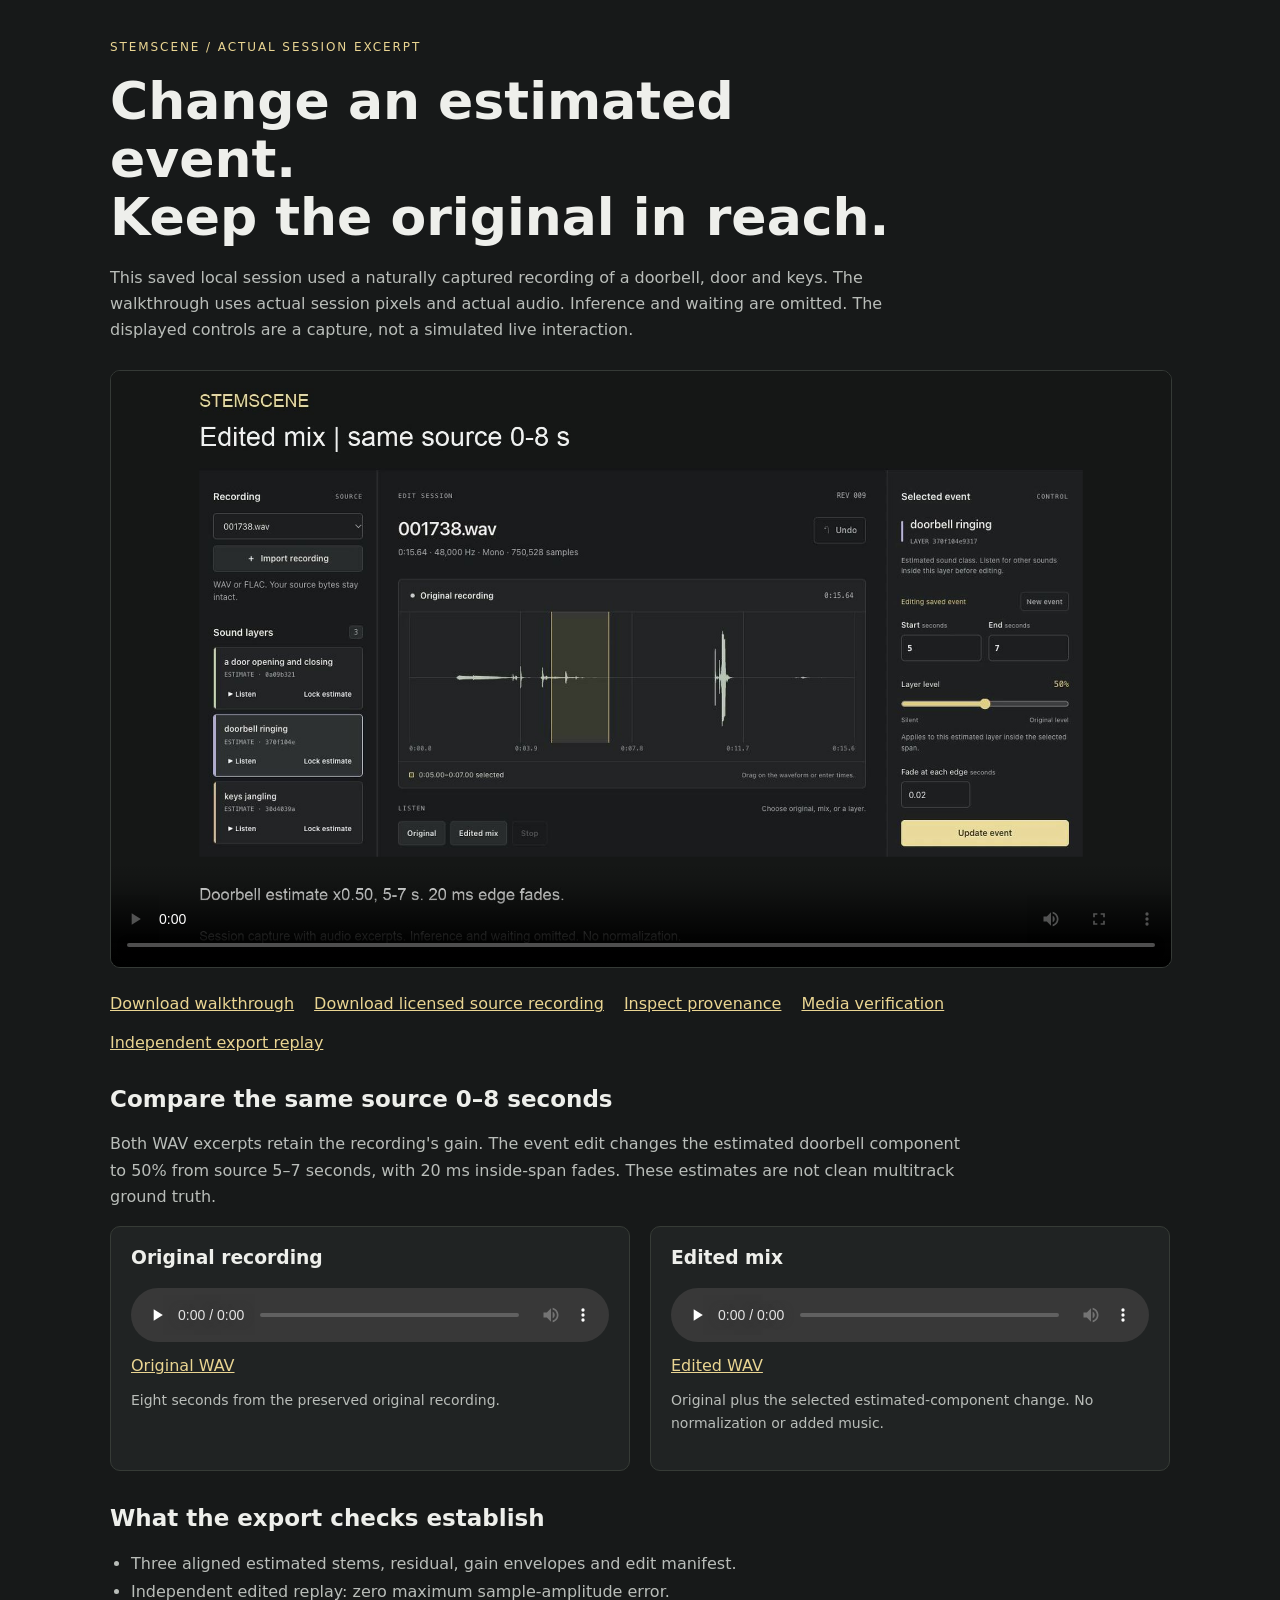
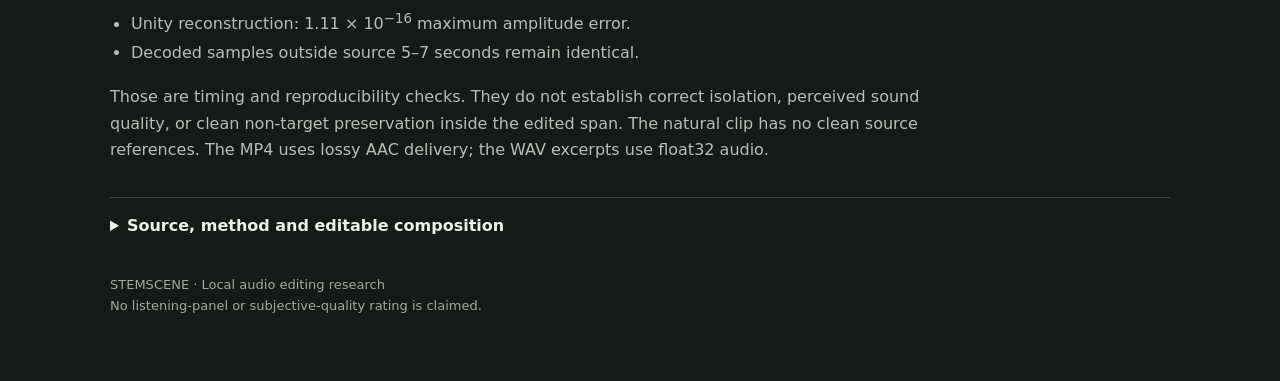
==== docs/demo/index.html @ 6d642060 "Build experimental local sound-layer editor" ====
<!doctype html>
<html lang="en"><head><meta charset="utf-8"><meta name="viewport" content="width=device-width,initial-scale=1"><title>STEMSCENE | Captured session walkthrough</title><style>
:root{color-scheme:dark;font-family:system-ui,-apple-system,BlinkMacSystemFont,"Segoe UI",sans-serif;background:#171919;color:#eeeFEB}body{margin:0}main{max-width:1060px;margin:auto;padding:40px 24px 64px}a{color:#ead592}a:focus-visible,button:focus-visible,summary:focus-visible{outline:3px solid #ead592;outline-offset:4px}.eyebrow{font-size:12px;letter-spacing:.16em;color:#ead592}h1{font-weight:600;line-height:1.12;font-size:clamp(30px,5vw,52px);max-width:800px;margin:18px 0}h2{font-size:23px}p{line-height:1.65;color:#b9bdb9;max-width:850px}video{display:block;width:100%;background:#101212;border:1px solid #353a36;border-radius:10px;margin:26px 0}audio{width:100%;margin:10px 0}section{margin-top:34px}.comparison{display:grid;grid-template-columns:repeat(2,minmax(0,1fr));gap:20px}.panel{padding:20px;background:#202323;border:1px solid #363b36;border-radius:10px}.panel h3{margin:0 0 10px}.panel p{font-size:14px}.facts{padding-left:21px;color:#b9bdb9;line-height:1.8}details{border-top:1px solid #3c423c;padding-top:18px}summary{cursor:pointer;font-weight:600}.links{display:flex;gap:20px;flex-wrap:wrap}footer{font-size:13px;color:#a0a9a0;margin-top:40px;line-height:1.6}@media(max-width:650px){main{padding:26px 16px 42px}.comparison{grid-template-columns:1fr}}
</style></head><body><main><div class="eyebrow">STEMSCENE / ACTUAL SESSION EXCERPT</div><h1>Change an estimated event.<br>Keep the original in reach.</h1><p>This saved local session used a naturally captured recording of a doorbell, door and keys. The walkthrough uses actual session pixels and actual audio. Inference and waiting are omitted. The displayed controls are a capture, not a simulated live interaction.</p><video controls preload="metadata" poster="assets/poster.jpg" aria-label="STEMSCENE captured session and original versus edited audio"><source src="assets/stemscene-walkthrough.mp4" type="video/mp4"><track kind="captions" src="assets/captions.vtt" srclang="en" label="English descriptions" default>Your browser cannot play the video. Download it below or use the WAV players.</video><div class="links"><a href="assets/stemscene-walkthrough.mp4" download>Download walkthrough</a><a href="assets/source-001738.wav" download>Download licensed source recording</a><a href="assets/demo-provenance.json">Inspect provenance</a><a href="media-verification.json">Media verification</a><a href="independent-replay.json">Independent export replay</a></div><section aria-labelledby="comparison-title"><h2 id="comparison-title">Compare the same source 0–8 seconds</h2><p>Both WAV excerpts retain the recording's gain. The event edit changes the estimated doorbell component to 50% from source 5–7 seconds, with 20 ms inside-span fades. These estimates are not clean multitrack ground truth.</p><div class="comparison"><div class="panel"><h3>Original recording</h3><audio controls preload="none" aria-label="Original recording source zero through eight seconds"><source src="assets/original-0-8s.wav" type="audio/wav"></audio><a href="assets/original-0-8s.wav" download>Original WAV</a><p>Eight seconds from the preserved original recording.</p></div><div class="panel"><h3>Edited mix</h3><audio controls preload="none" aria-label="Edited mix source zero through eight seconds"><source src="assets/edited-0-8s.wav" type="audio/wav"></audio><a href="assets/edited-0-8s.wav" download>Edited WAV</a><p>Original plus the selected estimated-component change. No normalization or added music.</p></div></div></section><section><h2>What the export checks establish</h2><ul class="facts"><li>Three aligned estimated stems, residual, gain envelopes and edit manifest.</li><li>Independent edited replay: zero maximum sample-amplitude error.</li><li>Unity reconstruction: 1.11 × 10<sup>−16</sup> maximum amplitude error.</li><li>Decoded samples outside source 5–7 seconds remain identical.</li></ul><p>Those are timing and reproducibility checks. They do not establish correct isolation, perceived sound quality, or clean non-target preservation inside the edited span. The natural clip has no clean source references. The MP4 uses lossy AAC delivery; the WAV excerpts use float32 audio.</p></section><section><details><summary>Source, method and editable composition</summary><p>Audio: RealDESED test recording 001738.wav, CC0. Event annotations and dataset metadata: Florian Schmid et al., RealDESED (2026), <a href="https://zenodo.org/records/20056072">DOI 10.5281/zenodo.20056072</a>, CC BY 4.0. This session used local AudioSep proposals and the trained v1 joint refiner. The domestic classes are outside the refiner's ESC-10 training domain.</p><p>The supplied <a href="render_demo.py">FFmpeg rendering script</a>, <a href="composition.json">composition description</a> and <a href="shotlist.md">shot list</a> retain text, crop, source ranges and timing. The captured application pixels are a still. Re-render from the actual aligned export and the supplied capture, using a fresh output folder.</p></details></section><footer>STEMSCENE · Local audio editing research<br>No listening-panel or subjective-quality rating is claimed.</footer></main></body></html>
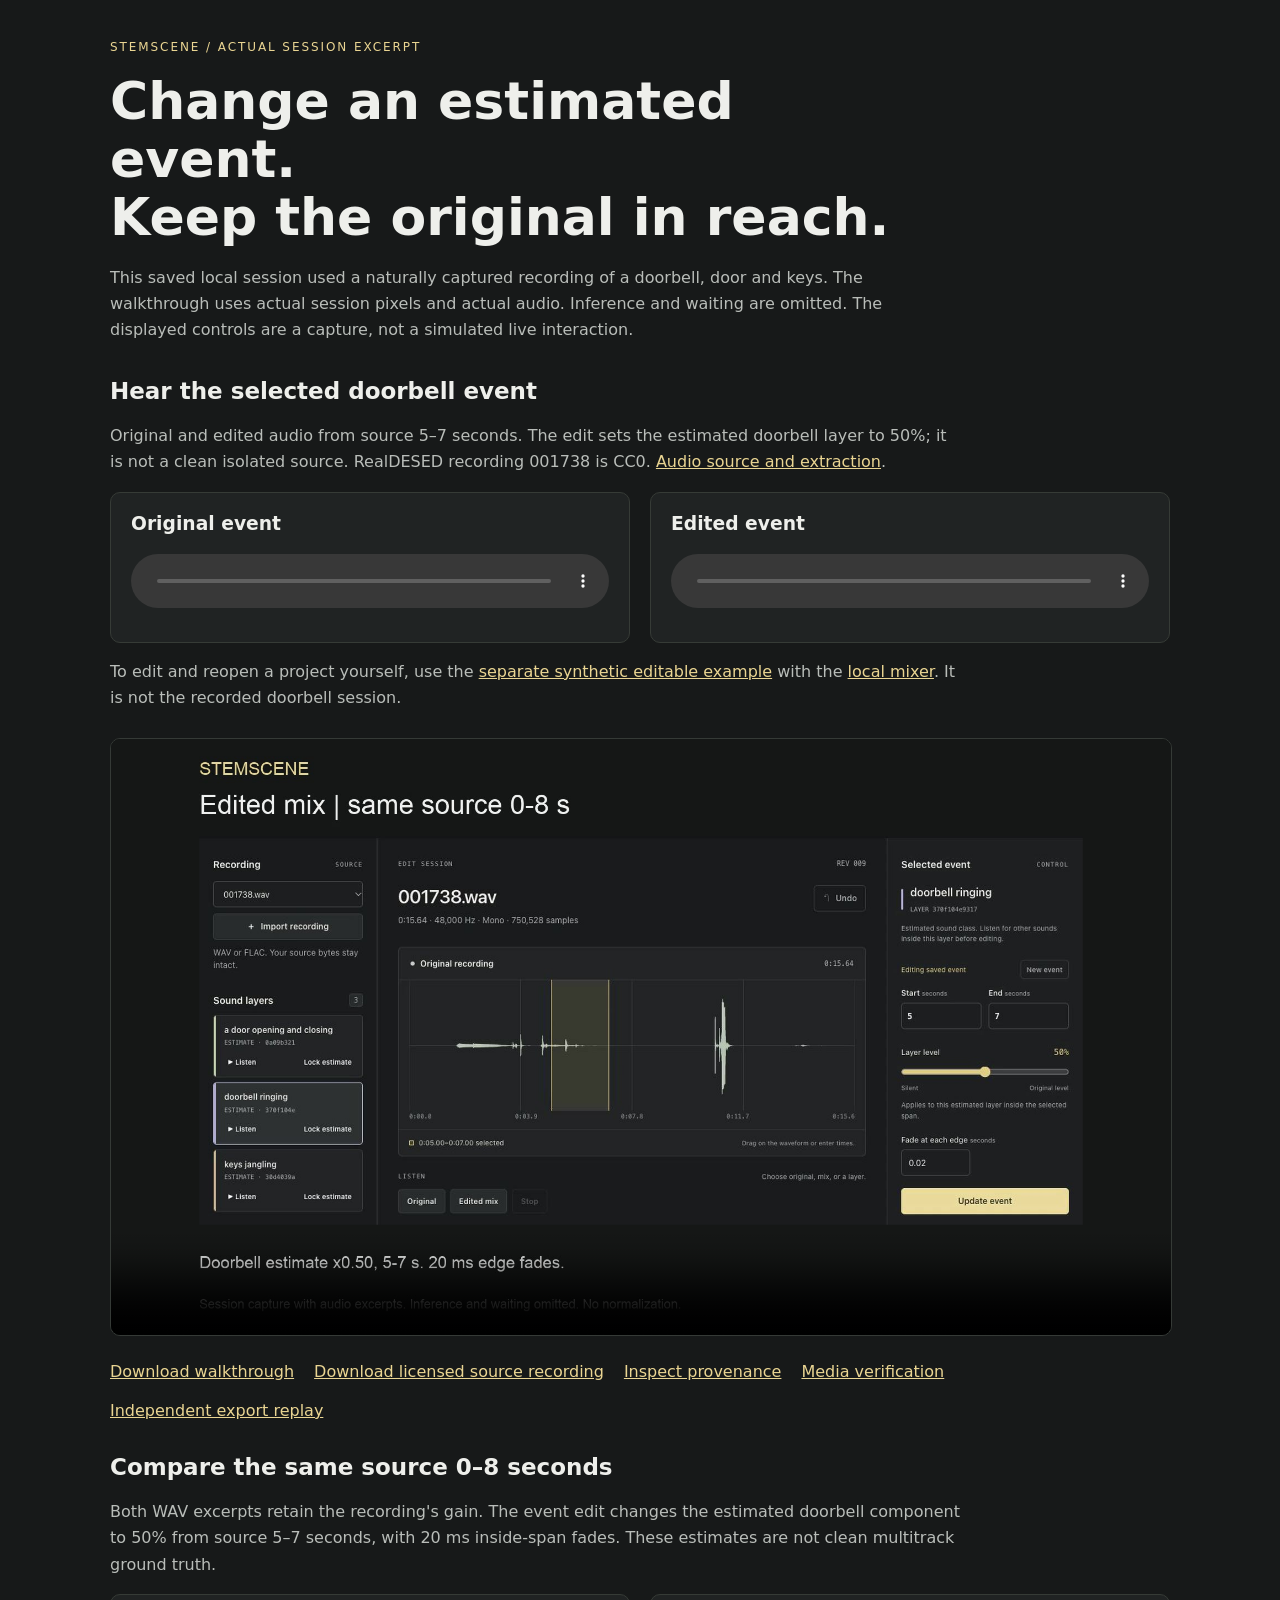
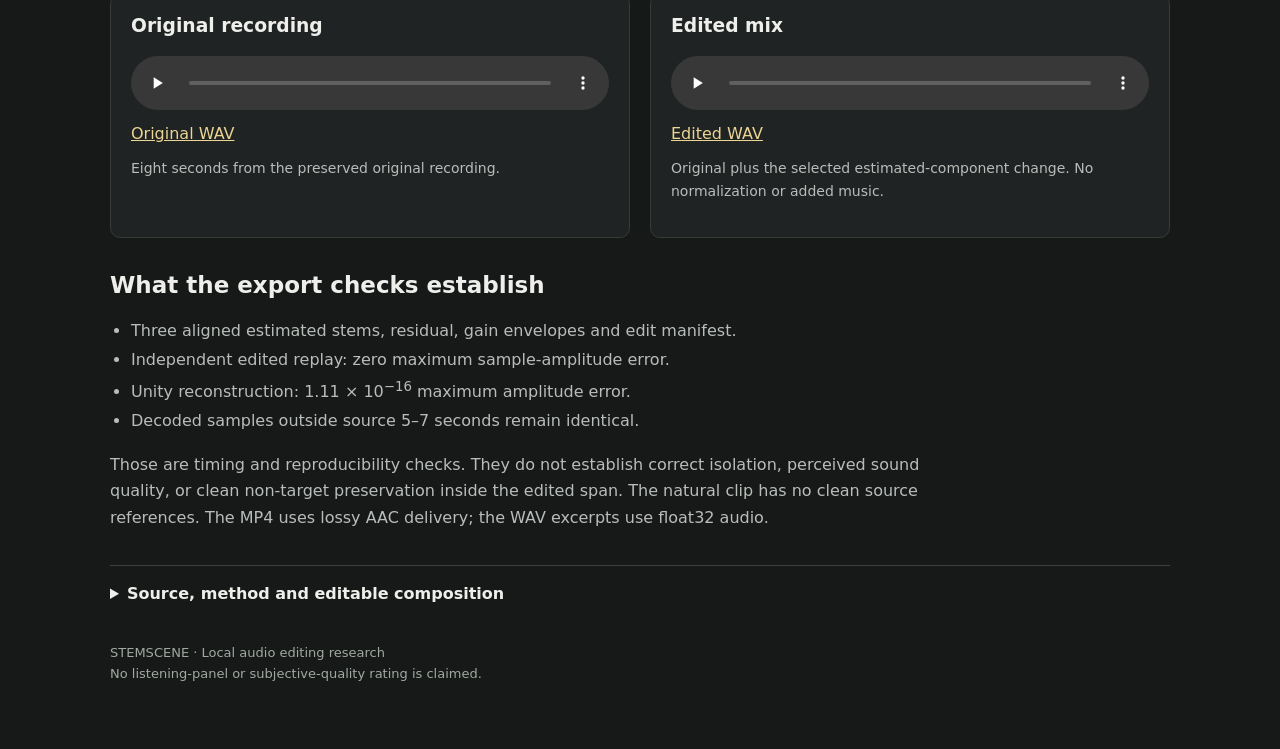
==== commit 1ba5b084: "Make selected sound events easier to compare" ====
--- a/docs/demo/index.html
+++ b/docs/demo/index.html
@@ -1,4 +1,4 @@
 <!doctype html>
 <html lang="en"><head><meta charset="utf-8"><meta name="viewport" content="width=device-width,initial-scale=1"><title>STEMSCENE | Captured session walkthrough</title><style>
 :root{color-scheme:dark;font-family:system-ui,-apple-system,BlinkMacSystemFont,"Segoe UI",sans-serif;background:#171919;color:#eeeFEB}body{margin:0}main{max-width:1060px;margin:auto;padding:40px 24px 64px}a{color:#ead592}a:focus-visible,button:focus-visible,summary:focus-visible{outline:3px solid #ead592;outline-offset:4px}.eyebrow{font-size:12px;letter-spacing:.16em;color:#ead592}h1{font-weight:600;line-height:1.12;font-size:clamp(30px,5vw,52px);max-width:800px;margin:18px 0}h2{font-size:23px}p{line-height:1.65;color:#b9bdb9;max-width:850px}video{display:block;width:100%;background:#101212;border:1px solid #353a36;border-radius:10px;margin:26px 0}audio{width:100%;margin:10px 0}section{margin-top:34px}.comparison{display:grid;grid-template-columns:repeat(2,minmax(0,1fr));gap:20px}.panel{padding:20px;background:#202323;border:1px solid #363b36;border-radius:10px}.panel h3{margin:0 0 10px}.panel p{font-size:14px}.facts{padding-left:21px;color:#b9bdb9;line-height:1.8}details{border-top:1px solid #3c423c;padding-top:18px}summary{cursor:pointer;font-weight:600}.links{display:flex;gap:20px;flex-wrap:wrap}footer{font-size:13px;color:#a0a9a0;margin-top:40px;line-height:1.6}@media(max-width:650px){main{padding:26px 16px 42px}.comparison{grid-template-columns:1fr}}
-</style></head><body><main><div class="eyebrow">STEMSCENE / ACTUAL SESSION EXCERPT</div><h1>Change an estimated event.<br>Keep the original in reach.</h1><p>This saved local session used a naturally captured recording of a doorbell, door and keys. The walkthrough uses actual session pixels and actual audio. Inference and waiting are omitted. The displayed controls are a capture, not a simulated live interaction.</p><video controls preload="metadata" poster="assets/poster.jpg" aria-label="STEMSCENE captured session and original versus edited audio"><source src="assets/stemscene-walkthrough.mp4" type="video/mp4"><track kind="captions" src="assets/captions.vtt" srclang="en" label="English descriptions" default>Your browser cannot play the video. Download it below or use the WAV players.</video><div class="links"><a href="assets/stemscene-walkthrough.mp4" download>Download walkthrough</a><a href="assets/source-001738.wav" download>Download licensed source recording</a><a href="assets/demo-provenance.json">Inspect provenance</a><a href="media-verification.json">Media verification</a><a href="independent-replay.json">Independent export replay</a></div><section aria-labelledby="comparison-title"><h2 id="comparison-title">Compare the same source 0–8 seconds</h2><p>Both WAV excerpts retain the recording's gain. The event edit changes the estimated doorbell component to 50% from source 5–7 seconds, with 20 ms inside-span fades. These estimates are not clean multitrack ground truth.</p><div class="comparison"><div class="panel"><h3>Original recording</h3><audio controls preload="none" aria-label="Original recording source zero through eight seconds"><source src="assets/original-0-8s.wav" type="audio/wav"></audio><a href="assets/original-0-8s.wav" download>Original WAV</a><p>Eight seconds from the preserved original recording.</p></div><div class="panel"><h3>Edited mix</h3><audio controls preload="none" aria-label="Edited mix source zero through eight seconds"><source src="assets/edited-0-8s.wav" type="audio/wav"></audio><a href="assets/edited-0-8s.wav" download>Edited WAV</a><p>Original plus the selected estimated-component change. No normalization or added music.</p></div></div></section><section><h2>What the export checks establish</h2><ul class="facts"><li>Three aligned estimated stems, residual, gain envelopes and edit manifest.</li><li>Independent edited replay: zero maximum sample-amplitude error.</li><li>Unity reconstruction: 1.11 × 10<sup>−16</sup> maximum amplitude error.</li><li>Decoded samples outside source 5–7 seconds remain identical.</li></ul><p>Those are timing and reproducibility checks. They do not establish correct isolation, perceived sound quality, or clean non-target preservation inside the edited span. The natural clip has no clean source references. The MP4 uses lossy AAC delivery; the WAV excerpts use float32 audio.</p></section><section><details><summary>Source, method and editable composition</summary><p>Audio: RealDESED test recording 001738.wav, CC0. Event annotations and dataset metadata: Florian Schmid et al., RealDESED (2026), <a href="https://zenodo.org/records/20056072">DOI 10.5281/zenodo.20056072</a>, CC BY 4.0. This session used local AudioSep proposals and the trained v1 joint refiner. The domestic classes are outside the refiner's ESC-10 training domain.</p><p>The supplied <a href="render_demo.py">FFmpeg rendering script</a>, <a href="composition.json">composition description</a> and <a href="shotlist.md">shot list</a> retain text, crop, source ranges and timing. The captured application pixels are a still. Re-render from the actual aligned export and the supplied capture, using a fresh output folder.</p></details></section><footer>STEMSCENE · Local audio editing research<br>No listening-panel or subjective-quality rating is claimed.</footer></main></body></html>
+</style></head><body><main><div class="eyebrow">STEMSCENE / ACTUAL SESSION EXCERPT</div><h1>Change an estimated event.<br>Keep the original in reach.</h1><p>This saved local session used a naturally captured recording of a doorbell, door and keys. The walkthrough uses actual session pixels and actual audio. Inference and waiting are omitted. The displayed controls are a capture, not a simulated live interaction.</p><section aria-labelledby="event-listen"><h2 id="event-listen">Hear the selected doorbell event</h2><p>Original and edited audio from source 5–7 seconds. The edit sets the estimated doorbell layer to 50%; it is not a clean isolated source. RealDESED recording 001738 is CC0. <a href="event-preview-provenance.md">Audio source and extraction</a>.</p><div class="comparison"><div class="panel"><h3>Original event</h3><audio controls preload="none" aria-label="Original doorbell event from source 5 to 7 seconds"><source src="assets/event-original.wav" type="audio/wav"></audio></div><div class="panel"><h3>Edited event</h3><audio controls preload="none" aria-label="Edited doorbell event from source 5 to 7 seconds"><source src="assets/event-edited.wav" type="audio/wav"></audio></div></div><p>To edit and reopen a project yourself, use the <a href="assets/model-free-editing.zip">separate synthetic editable example</a> with the <a href="https://github.com/nazeeh111/StemScene#try-saved-editing-without-model-setup">local mixer</a>. It is not the recorded doorbell session.</p></section><video controls preload="metadata" poster="assets/poster.jpg" aria-label="STEMSCENE captured session and original versus edited audio"><source src="assets/stemscene-walkthrough.mp4" type="video/mp4"><track kind="captions" src="assets/captions.vtt" srclang="en" label="English descriptions" default>Your browser cannot play the video. Download it below or use the WAV players.</video><div class="links"><a href="assets/stemscene-walkthrough.mp4" download>Download walkthrough</a><a href="assets/source-001738.wav" download>Download licensed source recording</a><a href="assets/demo-provenance.json">Inspect provenance</a><a href="media-verification.json">Media verification</a><a href="independent-replay.json">Independent export replay</a></div><section aria-labelledby="comparison-title"><h2 id="comparison-title">Compare the same source 0–8 seconds</h2><p>Both WAV excerpts retain the recording's gain. The event edit changes the estimated doorbell component to 50% from source 5–7 seconds, with 20 ms inside-span fades. These estimates are not clean multitrack ground truth.</p><div class="comparison"><div class="panel"><h3>Original recording</h3><audio controls preload="none" aria-label="Original recording source zero through eight seconds"><source src="assets/original-0-8s.wav" type="audio/wav"></audio><a href="assets/original-0-8s.wav" download>Original WAV</a><p>Eight seconds from the preserved original recording.</p></div><div class="panel"><h3>Edited mix</h3><audio controls preload="none" aria-label="Edited mix source zero through eight seconds"><source src="assets/edited-0-8s.wav" type="audio/wav"></audio><a href="assets/edited-0-8s.wav" download>Edited WAV</a><p>Original plus the selected estimated-component change. No normalization or added music.</p></div></div></section><section><h2>What the export checks establish</h2><ul class="facts"><li>Three aligned estimated stems, residual, gain envelopes and edit manifest.</li><li>Independent edited replay: zero maximum sample-amplitude error.</li><li>Unity reconstruction: 1.11 × 10<sup>−16</sup> maximum amplitude error.</li><li>Decoded samples outside source 5–7 seconds remain identical.</li></ul><p>Those are timing and reproducibility checks. They do not establish correct isolation, perceived sound quality, or clean non-target preservation inside the edited span. The natural clip has no clean source references. The MP4 uses lossy AAC delivery; the WAV excerpts use float32 audio.</p></section><section><details><summary>Source, method and editable composition</summary><p>Audio: RealDESED test recording 001738.wav, CC0. Event annotations and dataset metadata: Florian Schmid et al., RealDESED (2026), <a href="https://zenodo.org/records/20056072">DOI 10.5281/zenodo.20056072</a>, CC BY 4.0. This session used local AudioSep proposals and the trained v1 joint refiner. The domestic classes are outside the refiner's ESC-10 training domain.</p><p>The supplied <a href="render_demo.py">FFmpeg rendering script</a>, <a href="composition.json">composition description</a> and <a href="shotlist.md">shot list</a> retain text, crop, source ranges and timing. The captured application pixels are a still. Re-render from the actual aligned export and the supplied capture, using a fresh output folder.</p></details></section><footer>STEMSCENE · Local audio editing research<br>No listening-panel or subjective-quality rating is claimed.</footer></main></body></html>
